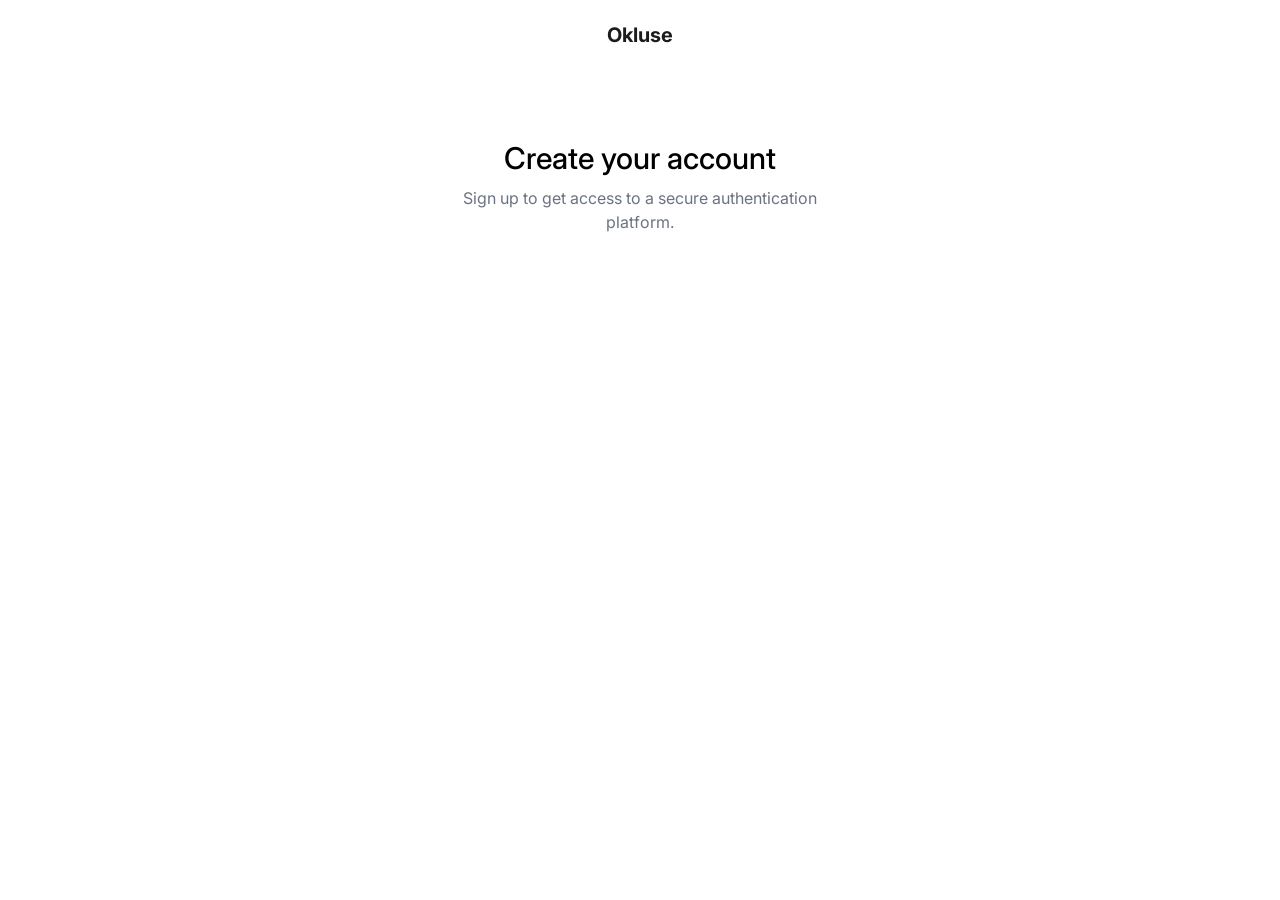
==== index.html @ 3dc30e26 "feat: add sign-in page with page header and form header" ====
<!doctype html>
<html lang="en">
  <head>
    <meta charset="UTF-8" />
    <meta name="viewport" content="width=device-width, initial-scale=1.0" />

    <link rel="preconnect" href="https://fonts.googleapis.com" />
    <link rel="preconnect" href="https://fonts.gstatic.com" crossorigin />
    <link
      href="https://fonts.googleapis.com/css2?family=Inter:wght@100..900&display=swap"
      rel="stylesheet"
    />

    <link rel="stylesheet" href="/css/index.css" />

    <title>Sign up</title>
  </head>
  <body>
    <!-- Header -->
    <header class="header">
      <a href="index.html" class="header__brand">Okluse</a>
    </header>

    <!-- Auth -->
    <main class="auth">
      <div class="auth__container">
        <div class="auth__header">
          <h1>Create your account</h1>
          <p>Sign up to get access to a secure authentication platform.</p>
        </div>
      </div>
    </main>
  </body>
</html>
---- css/index.css ----
:root {
  /* Font family */
  --font-family-base: "Inter", sans-serif;

  /* Font weight */
  --font-weight-light: 300;
  --font-weight-regular: 400;
  --font-weight-medium: 500;
  --font-weight-semi-bold: 600;
  --font-weight-bold: 700;
  --font-weight-extra-bold: 800;

  /* Font size */
  --font-size-xs: 0.75rem; /* 12px */
  --font-size-sm: 0.875rem; /* 14px */
  --font-size-base: 1rem; /* 16px */
  --font-size-lg: 1.125rem; /* 18px */
  --font-size-xl: 1.25rem; /* 20px */
  --font-size-2xl: 1.5rem; /* 24px */
  --font-size-3xl: 1.875rem; /* 30px */

  /* Colors */
  --color-text-primary: #1c1c1c;
  --color-text-secondary: #6b7280;
  --color-text-muted: #9ca3af;
  --color-bg-primary: #ffffff;
  --color-bg-secondary: #f9fafb;
  --color-bg-tertiary: #f3f4f6;
  --color-border-primary: #d1d5db;
  --color-border-secondary: #e5e7eb;
  --color-border-focus: #1c1c1c;
  --color-brand: #1c1c1c;
  --color-brand-hover: #333333;
  --color-error: #dc2626;
  --color-success: #16a34a;
}

*,
*::after,
*::before {
  margin: 0;
  padding: 0;
  box-sizing: inherit;
}

html {
  box-sizing: border-box;
}

body {
  font-family: var(--font-family-base);
}

a {
  text-decoration: none;
  color: var(--color-text-primary);
}

/* Header */
.header {
  margin: 0;
  padding: 10px;
  width: 100%;
  min-height: 70px;
  display: flex;
  align-items: center;
  justify-content: center;
}

.header__brand {
  font-size: var(--font-size-xl);
  font-weight: var(--font-weight-bold);
  color: var(--color-brand);
  padding: 5px 13px;
  border-radius: 30px;
}

.header__brand:hover {
  color: var(--color-brand-hover);
  background-color: var(--color-bg-tertiary);
}

/* Auth */
.auth {
  padding: 70px 30px 30px;
  display: flex;
  justify-content: center;
}

.auth__container {
  width: 100%;
  max-width: 420px;
  height: auto;
}

.auth__header {
  width: 100%;
  text-align: center;
}

.auth__header h1 {
  font-size: var(--font-size-3xl);
  font-weight: var(--font-weight-medium);
  margin-bottom: 10px;
}

.auth__header p {
  line-height: 1.5;
  font-size: var(--font-size-base);
  color: var(--color-text-secondary);
}
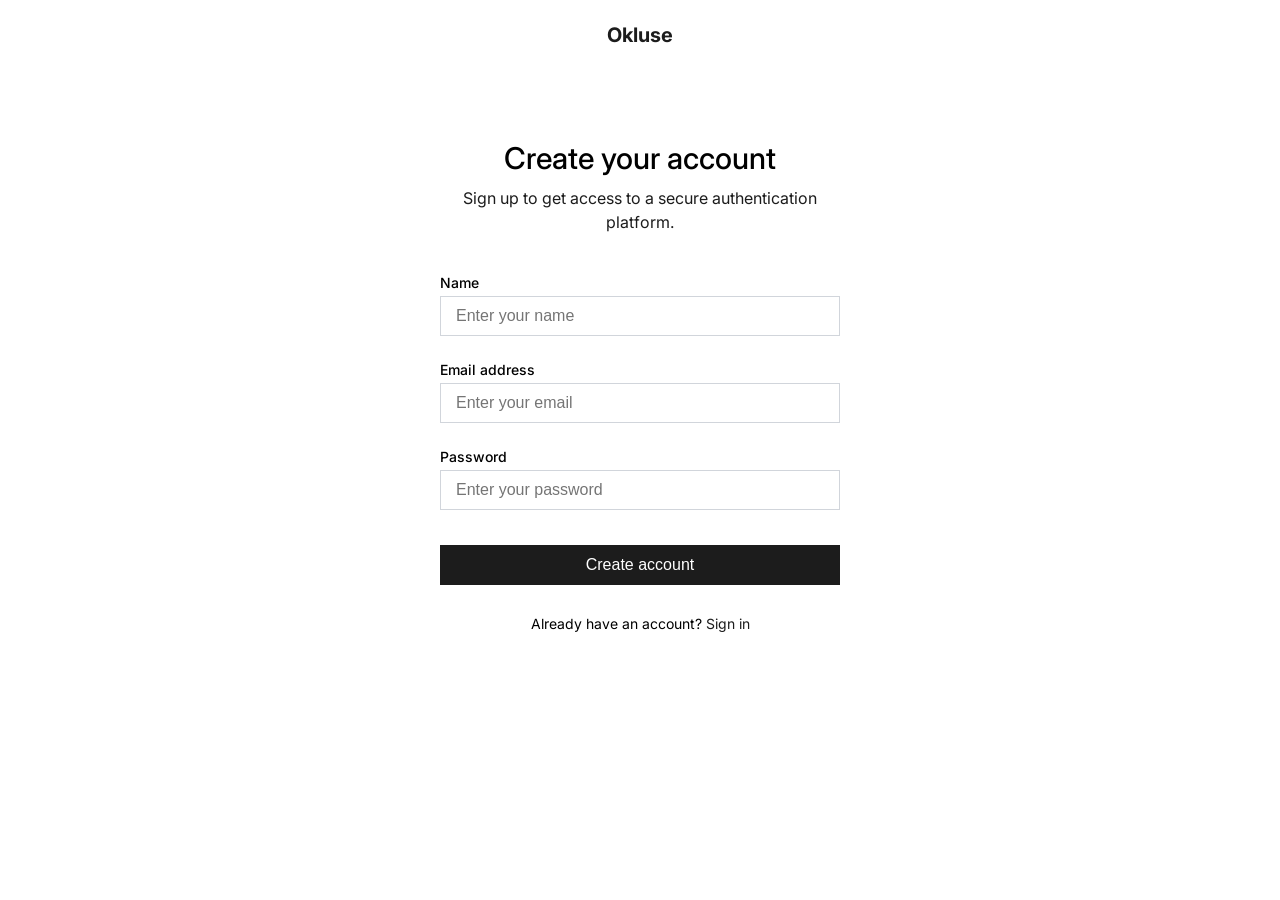
==== commit c72ccecd: "feat: implement sign-up page" ====
--- a/index.html
+++ b/index.html
@@ -24,10 +24,65 @@
     <!-- Auth -->
     <main class="auth">
       <div class="auth__container">
+        <!-- Auth header -->
         <div class="auth__header">
           <h1>Create your account</h1>
           <p>Sign up to get access to a secure authentication platform.</p>
         </div>
+
+        <!-- Form -->
+        <form action="#" class="form" novalidate>
+          <div class="form__group">
+            <label for="name-input" class="form__label">Name</label>
+            <input
+              type="text"
+              id="name-input"
+              class="form__input"
+              autocomplete="name"
+              placeholder="Enter your name"
+            />
+            <p class="form__hint form__hint--hidden"></p>
+          </div>
+
+          <div class="form__group">
+            <label for="email-input" class="form__label">Email address</label>
+            <input
+              type="email"
+              id="email-input"
+              class="form__input"
+              autocomplete="email"
+              placeholder="Enter your email"
+            />
+            <p class="form__hint form__hint--hidden"></p>
+          </div>
+
+          <div class="form__group">
+            <label for="password-input" class="form__label">Password</label>
+            <input
+              type="password"
+              id="password-input"
+              class="form__input"
+              autocomplete="new-password"
+              placeholder="Enter your password"
+            />
+            <p class="form__hint form__hint--hidden"></p>
+          </div>
+
+          <div class="form__group">
+            <button type="submit" class="form__button">Create account</button>
+            <p
+              id="form-hint"
+              class="form__hint form__hint--hidden form__button-hint"
+            >
+              Form submitted.
+            </p>
+          </div>
+        </form>
+
+        <!-- Auth switch -->
+        <p class="auth__switch">
+          Already have an account? <a href="#">Sign in</a>
+        </p>
       </div>
     </main>
   </body>
--- a/css/index.css
+++ b/css/index.css
@@ -49,6 +49,7 @@
 
 body {
   font-family: var(--font-family-base);
+  padding-bottom: 70px;
 }
 
 a {
@@ -56,9 +57,13 @@
   color: var(--color-text-primary);
 }
 
+label,
+input {
+  display: block;
+}
+
 /* Header */
 .header {
-  margin: 0;
   padding: 10px;
   width: 100%;
   min-height: 70px;
@@ -89,8 +94,12 @@
 
 .auth__container {
   width: 100%;
-  max-width: 420px;
-  height: auto;
+  max-width: 400px;
+  display: flex;
+  flex-direction: column;
+  align-items: center;
+  justify-content: flex-start;
+  gap: 40px;
 }
 
 .auth__header {
@@ -107,5 +116,95 @@
 .auth__header p {
   line-height: 1.5;
   font-size: var(--font-size-base);
-  color: var(--color-text-secondary);
-}
+  color: var(--color-text-primary);
+}
+
+/* Form */
+.form {
+  width: 100%;
+  display: flex;
+  flex-direction: column;
+  gap: 25px;
+}
+
+.form__group {
+  display: flex;
+  flex-direction: column;
+  gap: 5px;
+}
+
+.form__label,
+.form__hint {
+  font-size: var(--font-size-sm);
+}
+
+.form__label {
+  font-weight: var(--font-weight-medium);
+}
+
+.form__input {
+  height: 40px;
+  outline: none;
+  border: 1px solid var(--color-border-primary);
+  padding: 7px 15px;
+  font-size: var(--font-size-base);
+  color: var(--color-text-primary);
+}
+
+.form__input:focus {
+  border: 2px solid var(--color-border-focus);
+}
+
+.form__input--error {
+  border: 2px solid var(--color-error);
+}
+
+.form__hint {
+  font-size: var(--font-size-sm);
+  font-weight: var(--font-weight-regular);
+}
+
+.form__hint--success {
+  color: var(--color-success);
+}
+
+.form__hint--error {
+  color: var(--color-error);
+}
+
+.form__hint--visible {
+  display: block;
+}
+
+.form__hint--hidden {
+  display: none;
+}
+
+.form__button {
+  border: none;
+  outline: none;
+  background-color: var(--color-text-primary);
+  color: var(--color-bg-primary);
+  height: 40px;
+  text-align: center;
+  font-size: var(--font-size-base);
+  margin-top: 10px;
+}
+
+.form__button:hover {
+  background-color: var(--color-brand-hover);
+}
+
+.form__button-hint {
+  text-align: center;
+}
+
+/* Auth switch */
+.auth__switch {
+  font-size: var(--font-size-sm);
+  margin-top: -10px;
+}
+
+.auth__switch a:hover {
+  text-decoration: underline;
+}
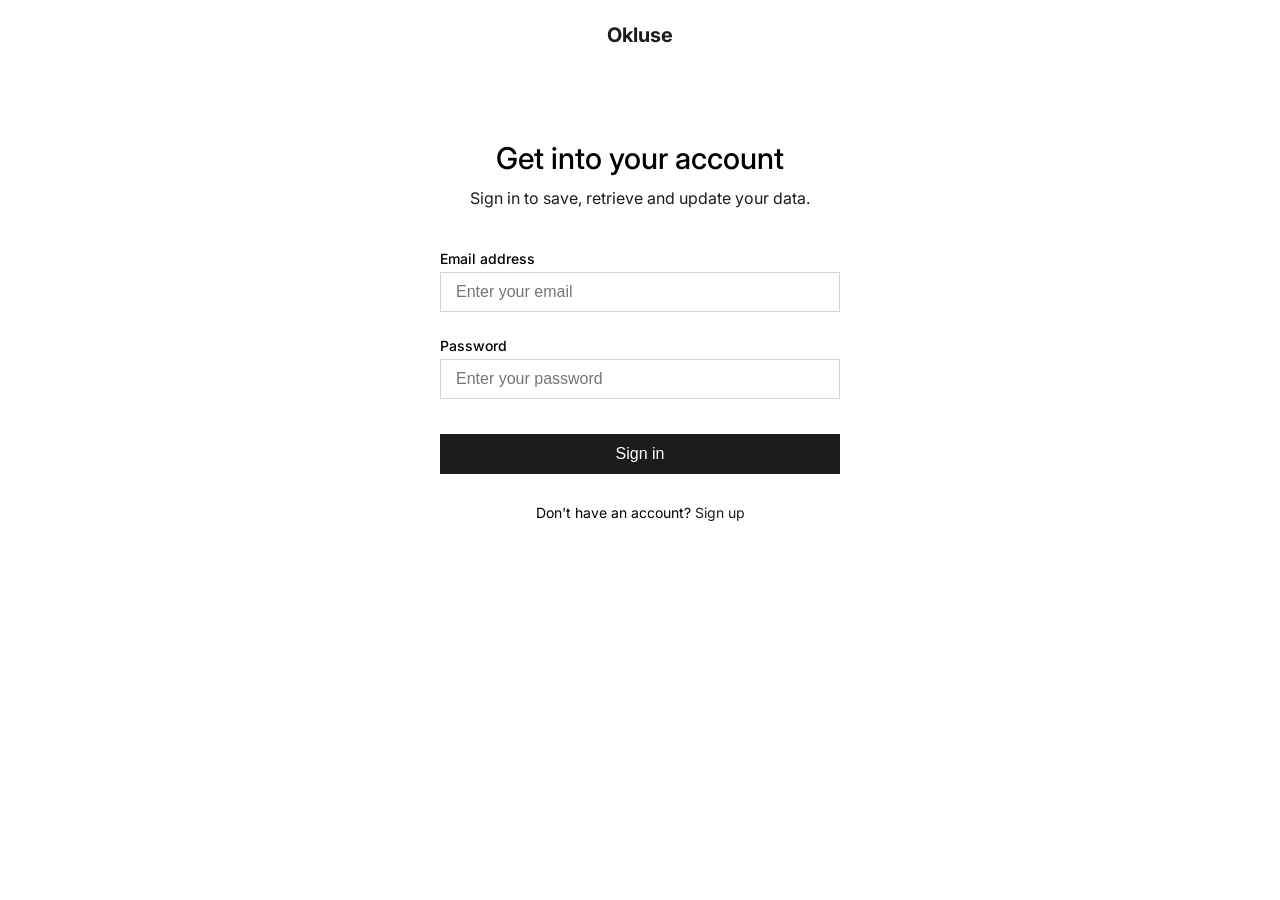
==== commit d71f86f9: "feat: implement sign-in page" ====
--- a/index.html
+++ b/index.html
@@ -13,12 +13,12 @@
 
     <link rel="stylesheet" href="/css/index.css" />
 
-    <title>Sign up</title>
+    <title>Sign in</title>
   </head>
   <body>
     <!-- Header -->
     <header class="header">
-      <a href="index.html" class="header__brand">Okluse</a>
+      <a href="./index.html" class="header__brand">Okluse</a>
     </header>
 
     <!-- Auth -->
@@ -26,24 +26,12 @@
       <div class="auth__container">
         <!-- Auth header -->
         <div class="auth__header">
-          <h1>Create your account</h1>
-          <p>Sign up to get access to a secure authentication platform.</p>
+          <h1>Get into your account</h1>
+          <p>Sign in to save, retrieve and update your data.</p>
         </div>
 
         <!-- Form -->
         <form action="#" class="form" novalidate>
-          <div class="form__group">
-            <label for="name-input" class="form__label">Name</label>
-            <input
-              type="text"
-              id="name-input"
-              class="form__input"
-              autocomplete="name"
-              placeholder="Enter your name"
-            />
-            <p class="form__hint form__hint--hidden"></p>
-          </div>
-
           <div class="form__group">
             <label for="email-input" class="form__label">Email address</label>
             <input
@@ -62,26 +50,24 @@
               type="password"
               id="password-input"
               class="form__input"
-              autocomplete="new-password"
+              autocomplete="current-password"
               placeholder="Enter your password"
             />
             <p class="form__hint form__hint--hidden"></p>
           </div>
 
           <div class="form__group">
-            <button type="submit" class="form__button">Create account</button>
+            <button type="submit" class="form__button">Sign in</button>
             <p
               id="form-hint"
               class="form__hint form__hint--hidden form__button-hint"
-            >
-              Form submitted.
-            </p>
+            ></p>
           </div>
         </form>
 
         <!-- Auth switch -->
         <p class="auth__switch">
-          Already have an account? <a href="#">Sign in</a>
+          Don't have an account? <a href="/pages/signup.html">Sign up</a>
         </p>
       </div>
     </main>
